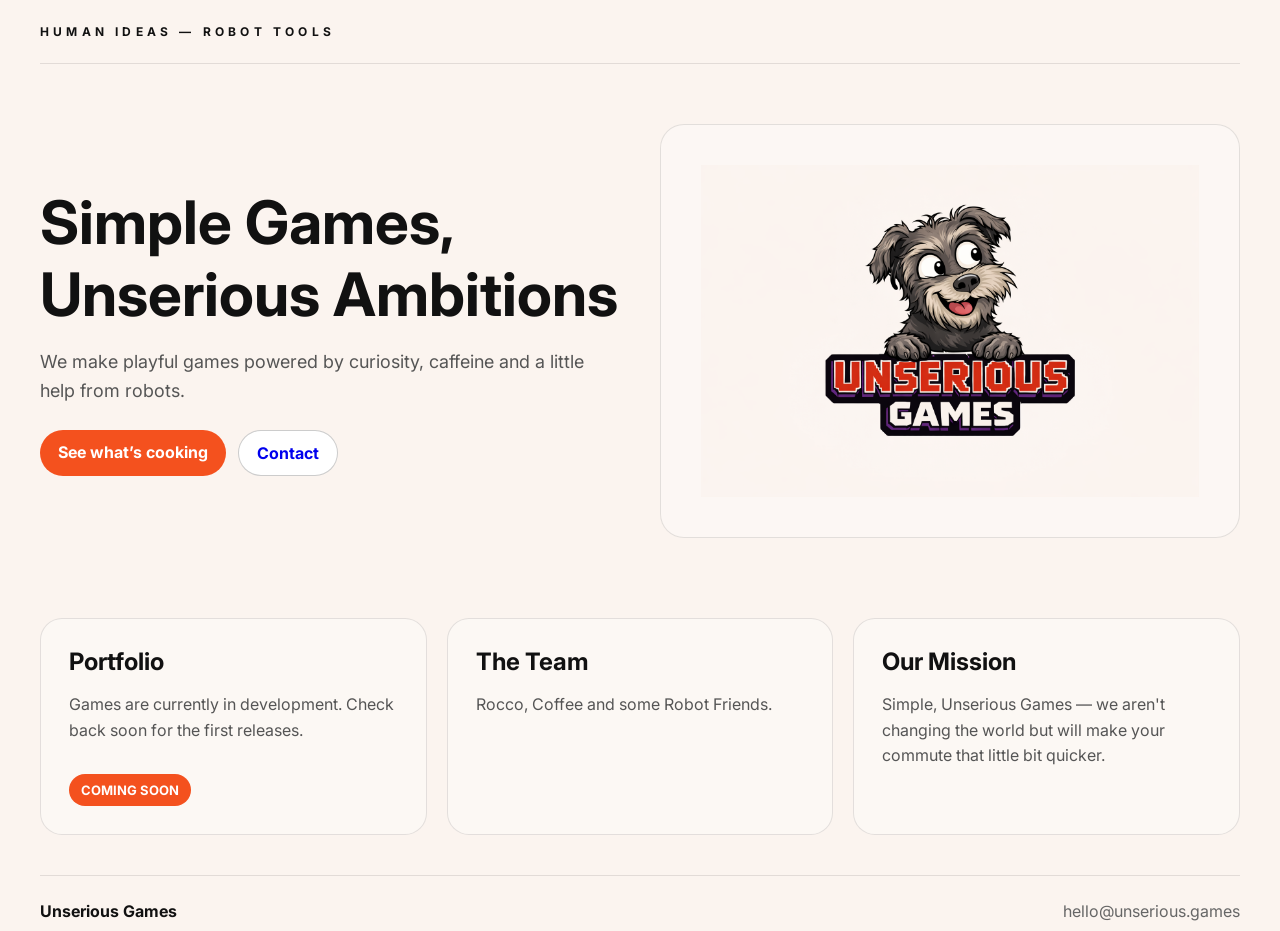
==== index.html @ b3024e4b "Add files via upload" ====
<!DOCTYPE html>
<html lang="en">
<head>
<meta charset="UTF-8">
<meta name="viewport" content="width=device-width, initial-scale=1.0">
<title>Unserious Games</title>

<link rel="preconnect" href="https://fonts.googleapis.com">
<link rel="preconnect" href="https://fonts.gstatic.com" crossorigin>
<link href="https://fonts.googleapis.com/css2?family=Inter:wght@400;600;700;800&display=swap" rel="stylesheet">

<link rel="stylesheet" href="styles.css">
</head>

<body>

<div class="container">

<header class="header">
<div class="topline">HUMAN IDEAS — ROBOT TOOLS</div>
</header>

<section class="hero">

<div class="hero-text">
<h1>Simple Games, Unserious Ambitions</h1>
<p>
We make playful games powered by curiosity, caffeine and a little help from robots.
</p>

<div class="buttons">
<a class="btn primary" href="#portfolio">See what’s cooking</a>
<a class="btn secondary" href="#contact">Contact</a>
</div>
</div>

<div class="logo-box">
<img src="assets/unserious-games-logo.png" class="logo">
</div>

</section>

<section class="cards">

<div class="card" id="portfolio">
<h2>Portfolio</h2>
<p>
Games are currently in development. Check back soon for the first releases.
</p>
<div class="tag">COMING SOON</div>
</div>

<div class="card">
<h2>The Team</h2>
<p>
Rocco, Coffee and some Robot Friends.
</p>
</div>

<div class="card">
<h2>Our Mission</h2>
<p>
Simple, Unserious Games — we aren't changing the world but will make your commute that little bit quicker.
</p>
</div>

</section>

<footer class="footer" id="contact">
<div>
<strong>Unserious Games</strong>
</div>

<div class="links">
<a href="mailto:hello@unserious.games">hello@unserious.games</a>
</div>

</footer>

</div>

</body>
</html>
---- styles.css ----
*{
box-sizing:border-box;
}

body{
margin:0;
font-family:Inter, Arial, sans-serif;
background:#FBF4EF;
color:#111;
}

.container{
width:min(1200px, calc(100% - 40px));
margin:auto;
}

.header{
padding:24px 0;
border-bottom:1px solid rgba(0,0,0,0.1);
}

.topline{
letter-spacing:0.35em;
font-size:12px;
font-weight:700;
}

.hero{
display:grid;
grid-template-columns:1fr 1fr;
gap:40px;
padding:60px 0;
align-items:center;
}

.hero-text h1{
font-size:clamp(36px,5vw,60px);
margin:0 0 10px;
}

.hero-text p{
color:#555;
font-size:18px;
line-height:1.6;
}

.buttons{
margin-top:25px;
display:flex;
gap:12px;
flex-wrap:wrap;
}

.btn{
padding:12px 18px;
border-radius:999px;
font-weight:700;
text-decoration:none;
transition:0.2s;
}

.primary{
background:#f4511e;
color:white;
}

.primary:hover{
transform:translateY(-2px);
}

.secondary{
border:1px solid rgba(0,0,0,0.2);
background:white;
}

.logo-box{
display:flex;
align-items:center;
justify-content:center;
border-radius:24px;
border:1px solid rgba(0,0,0,0.1);
background:rgba(255,255,255,0.3);
padding:40px;
}

.logo{
width:min(100%,520px);
animation:float 5s ease-in-out infinite;
background:#FBF4EF;
}

@keyframes float{
0%,100%{transform:translateY(0)}
50%{transform:translateY(-10px)}
}

.cards{
display:grid;
grid-template-columns:repeat(3,1fr);
gap:20px;
padding:20px 0 40px;
}

.card{
padding:28px;
border-radius:22px;
border:1px solid rgba(0,0,0,0.1);
background:rgba(255,255,255,0.35);
transition:0.2s;
}

.card:hover{
transform:translateY(-4px);
}

.card h2{
margin:0 0 10px;
}

.card p{
color:#555;
line-height:1.6;
}

.tag{
display:inline-block;
margin-top:15px;
background:#f4511e;
color:white;
padding:8px 12px;
border-radius:999px;
font-weight:700;
font-size:13px;
}

.footer{
border-top:1px solid rgba(0,0,0,0.1);
padding:25px 0 10px;
display:flex;
justify-content:space-between;
flex-wrap:wrap;
}

.links a{
color:#666;
text-decoration:none;
}

@media (max-width:900px){

.hero{
grid-template-columns:1fr;
}

.cards{
grid-template-columns:1fr;
}

}
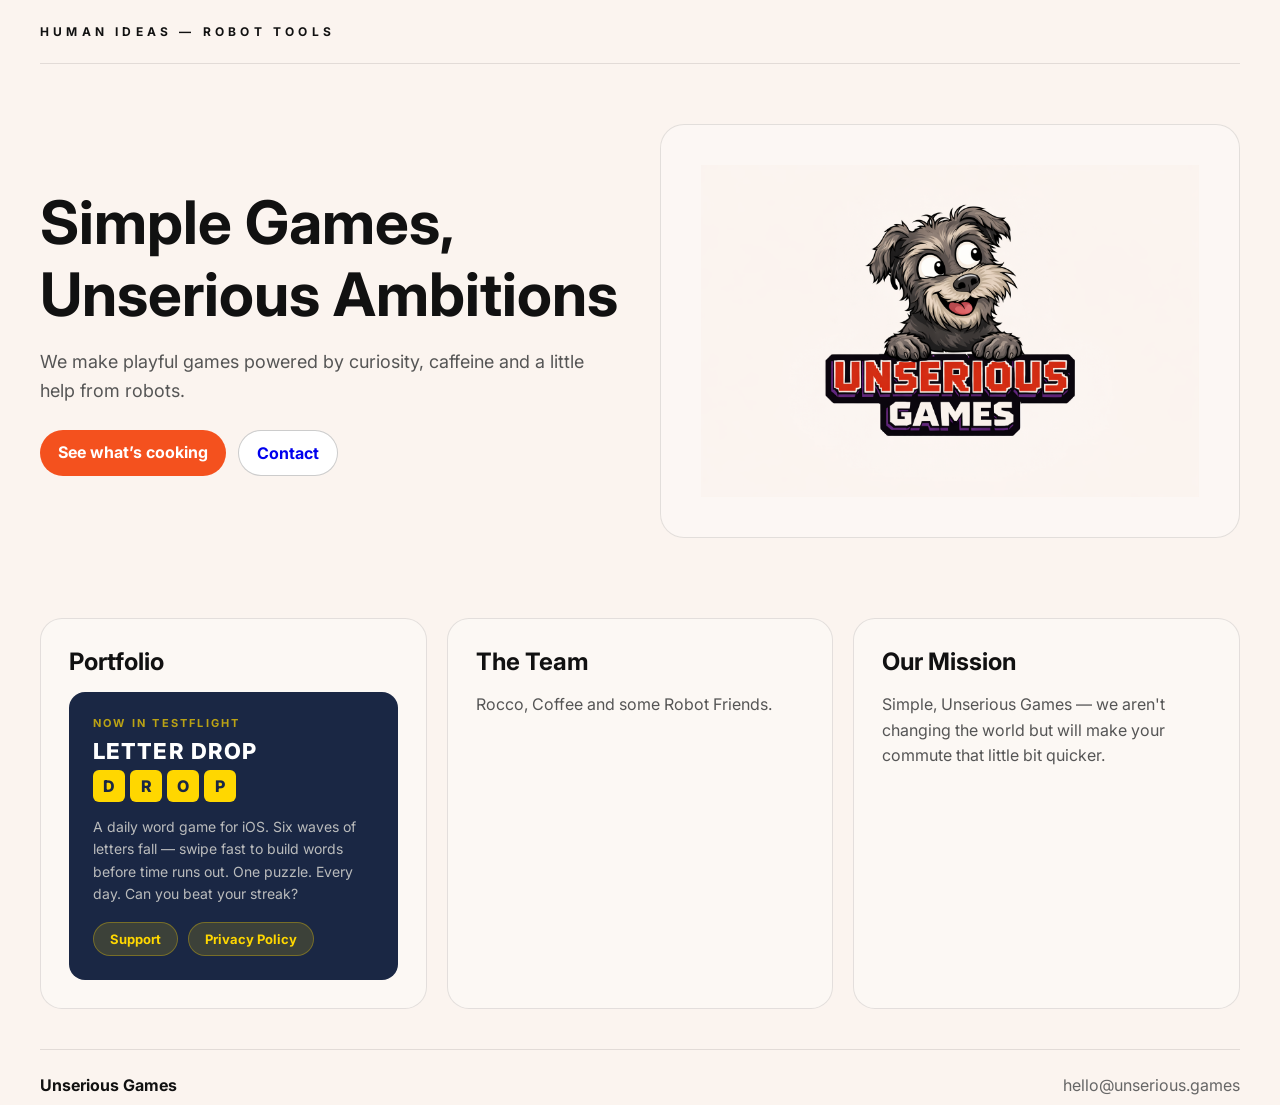
==== commit cbb5a94e: "Add 'LETTER DROP' game section to portfolio Added a new section for the 'LETTER DROP' game with desc" ====
--- a/index.html
+++ b/index.html
@@ -2,6 +2,13 @@
 <!DOCTYPE html>
 <html lang="en">
 <head>
+  <script>
+    !function(t,e){var o,n,p,r;e.__SV||(window.posthog=e,e._i=[],e.init=function(i,s,a){function g(t,e){var o=e.split(".");2==o.length&&(t=t[o[0]],e=o[1]),t[e]=function(){t.push([e].concat(Array.prototype.slice.call(arguments,0)))}}(p=t.createElement("script")).type="text/javascript",p.async=!0,p.src=s.api_host.replace(".i.posthog.com","-assets.i.posthog.com")+"/static/array.js",(r=t.getElementsByTagName("script")[0]).parentNode.insertBefore(p,r);var u=e;for(void 0!==a?u=e[a]=[]:a="posthog",u.people=u.people||[],u.toString=function(t){var e="posthog";return"posthog"!==a&&(e+="."+a),t||(e+=" (stub)"),e},u.people.toString=function(){return u.toString(1)+".people (stub)"},o="init capture register register_once register_for_session unregister opt_out_capturing has_opted_out_capturing opt_in_capturing reset isFeatureEnabled getFeatureFlag getFeatureFlagPayload reloadFeatureFlags group identify setPersonProperties setPersonPropertiesForFlags resetPersonPropertiesForFlags setGroupPropertiesForFlags resetGroupPropertiesForFlags resetGroups onFeatureFlags addFeatureFlagsHandler onSessionId getSurveys getActiveMatchingSurveys renderSurvey canRenderSurvey getNextSurveyStep".split(" "),n=0;n<o.length;n++)g(u,o[n]);e._i.push([i,s,a])},e.__SV=1)}(document,window.posthog||[]);
+    posthog.init('phc_hxCe73LmhzMtSNfv7KQJObhGEWv3kLQj2bqEzdHXk0E', {
+        api_host: 'https://eu.i.posthog.com',
+        defaults: '2026-01-30'
+    })
+</script>
 <meta charset="UTF-8">
 <meta name="viewport" content="width=device-width, initial-scale=1.0">
 <title>Unserious Games</title>
@@ -44,11 +51,38 @@
 <section class="cards">
 
 <div class="card" id="portfolio">
-<h2>Portfolio</h2>
-<p>
-Games are currently in development. Check back soon for the first releases.
-</p>
-<div class="tag">COMING SOON</div>
+  <h2>Portfolio</h2>
+  
+  <div style="margin-top: 16px; background: #1a2744; border-radius: 16px; padding: 24px; color: #f0ede4;">
+    
+    <!-- Logo -->
+    <div style="font-size: 11px; font-weight: 700; letter-spacing: 0.2em; color: rgba(255,215,0,0.7); margin-bottom: 8px; text-transform: uppercase;">Now in TestFlight</div>
+    <div style="font-size: 22px; font-weight: 800; color: #ffffff; letter-spacing: 0.05em; margin-bottom: 6px;">LETTER DROP</div>
+    <div style="display: flex; gap: 5px; margin-bottom: 14px;">
+      <div style="width:32px;height:32px;background:#FFD700;border-radius:6px;display:flex;align-items:center;justify-content:center;font-weight:800;font-size:16px;color:#1a2744;">D</div>
+      <div style="width:32px;height:32px;background:#FFD700;border-radius:6px;display:flex;align-items:center;justify-content:center;font-weight:800;font-size:16px;color:#1a2744;">R</div>
+      <div style="width:32px;height:32px;background:#FFD700;border-radius:6px;display:flex;align-items:center;justify-content:center;font-weight:800;font-size:16px;color:#1a2744;">O</div>
+      <div style="width:32px;height:32px;background:#FFD700;border-radius:6px;display:flex;align-items:center;justify-content:center;font-weight:800;font-size:16px;color:#1a2744;">P</div>
+    </div>
+    
+    <!-- Description -->
+    <p style="font-size: 14px; color: rgba(240,237,228,0.75); line-height: 1.6; margin-bottom: 16px;">
+      A daily word game for iOS. Six waves of letters fall — swipe fast to build words before time runs out. One puzzle. Every day. Can you beat your streak?
+    </p>
+
+    <!-- Buttons -->
+    <div style="display: flex; gap: 10px; flex-wrap: wrap;">
+      <a href="https://unserious.games/letterdrop/support.html" 
+         style="font-size: 13px; font-weight: 700; padding: 8px 16px; border-radius: 50px; background: rgba(255,215,0,0.15); color: #FFD700; text-decoration: none; border: 1px solid rgba(255,215,0,0.3);">
+        Support
+      </a>
+      <a href="https://unserious.games/letterdrop/privacy.html"
+         style="font-size: 13px; font-weight: 700; padding: 8px 16px; border-radius: 50px; background: rgba(255,215,0,0.15); color: #FFD700; text-decoration: none; border: 1px solid rgba(255,215,0,0.3);">
+        Privacy Policy
+      </a>
+    </div>
+
+  </div>
 </div>
 
 <div class="card">
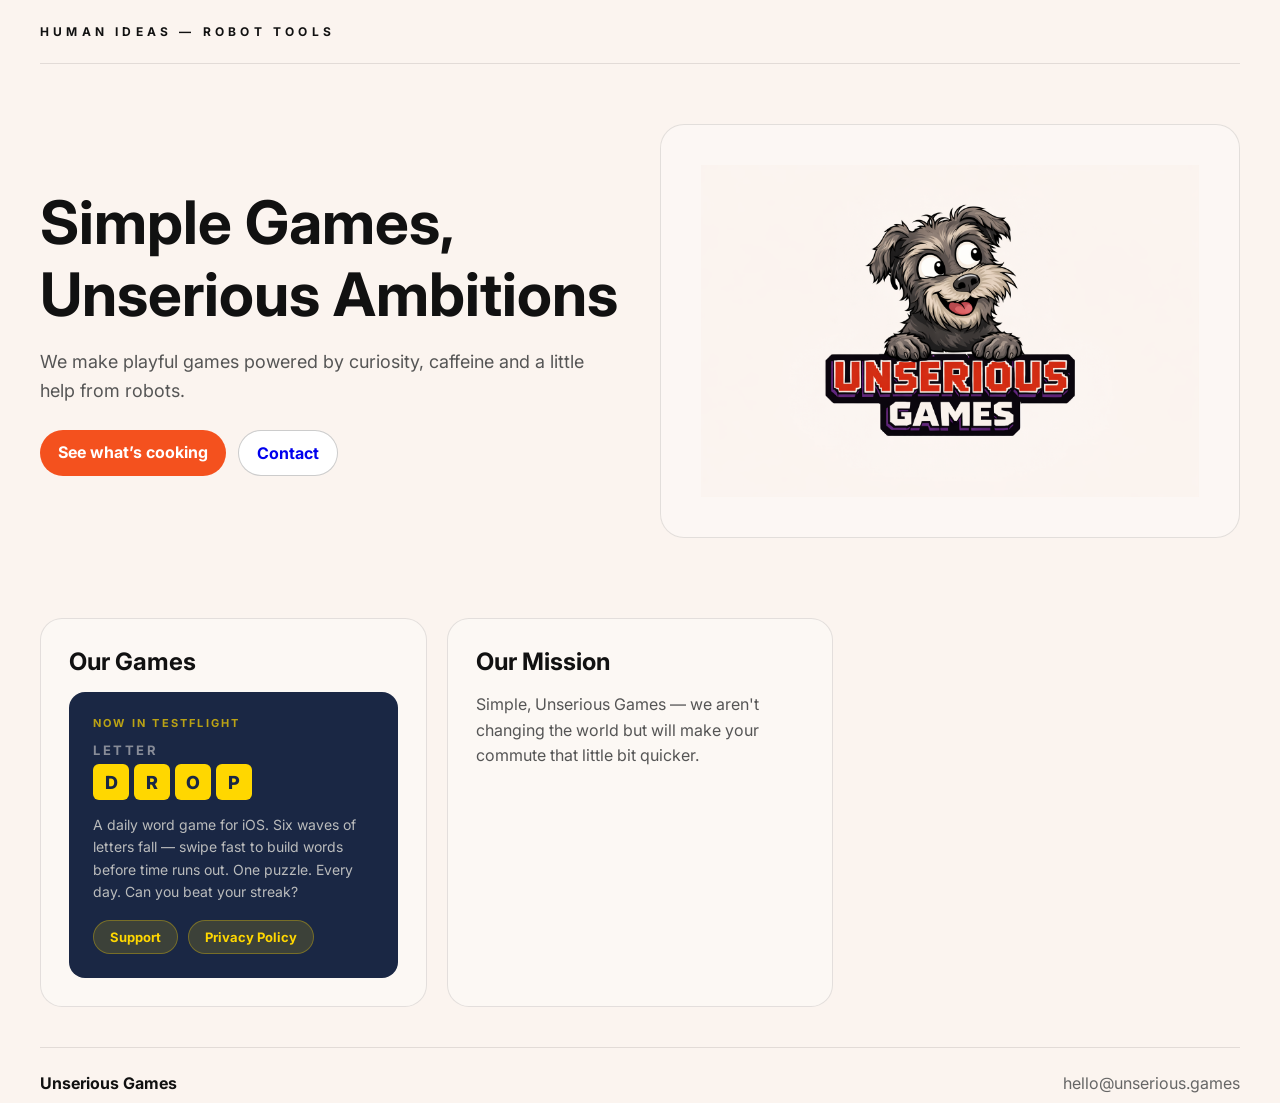
==== commit 0a8899e7: "Update portfolio section and modify headings" ====
--- a/index.html
+++ b/index.html
@@ -51,26 +51,24 @@
 <section class="cards">
 
 <div class="card" id="portfolio">
-  <h2>Portfolio</h2>
+  <h2>Our Games</h2>
   
   <div style="margin-top: 16px; background: #1a2744; border-radius: 16px; padding: 24px; color: #f0ede4;">
     
-    <!-- Logo -->
-    <div style="font-size: 11px; font-weight: 700; letter-spacing: 0.2em; color: rgba(255,215,0,0.7); margin-bottom: 8px; text-transform: uppercase;">Now in TestFlight</div>
-    <div style="font-size: 22px; font-weight: 800; color: #ffffff; letter-spacing: 0.05em; margin-bottom: 6px;">LETTER DROP</div>
+    <div style="font-size: 11px; font-weight: 700; letter-spacing: 0.2em; color: rgba(255,215,0,0.7); margin-bottom: 12px; text-transform: uppercase;">Now in TestFlight</div>
+    
+    <div style="font-size: 13px; font-weight: 700; letter-spacing: 0.2em; color: rgba(245,242,235,0.5); margin-bottom: 6px; text-transform: uppercase;">LETTER</div>
     <div style="display: flex; gap: 5px; margin-bottom: 14px;">
-      <div style="width:32px;height:32px;background:#FFD700;border-radius:6px;display:flex;align-items:center;justify-content:center;font-weight:800;font-size:16px;color:#1a2744;">D</div>
-      <div style="width:32px;height:32px;background:#FFD700;border-radius:6px;display:flex;align-items:center;justify-content:center;font-weight:800;font-size:16px;color:#1a2744;">R</div>
-      <div style="width:32px;height:32px;background:#FFD700;border-radius:6px;display:flex;align-items:center;justify-content:center;font-weight:800;font-size:16px;color:#1a2744;">O</div>
-      <div style="width:32px;height:32px;background:#FFD700;border-radius:6px;display:flex;align-items:center;justify-content:center;font-weight:800;font-size:16px;color:#1a2744;">P</div>
+      <div style="width:36px;height:36px;background:#FFD700;border-radius:6px;display:flex;align-items:center;justify-content:center;font-weight:800;font-size:18px;color:#1a2744;">D</div>
+      <div style="width:36px;height:36px;background:#FFD700;border-radius:6px;display:flex;align-items:center;justify-content:center;font-weight:800;font-size:18px;color:#1a2744;">R</div>
+      <div style="width:36px;height:36px;background:#FFD700;border-radius:6px;display:flex;align-items:center;justify-content:center;font-weight:800;font-size:18px;color:#1a2744;">O</div>
+      <div style="width:36px;height:36px;background:#FFD700;border-radius:6px;display:flex;align-items:center;justify-content:center;font-weight:800;font-size:18px;color:#1a2744;">P</div>
     </div>
     
-    <!-- Description -->
     <p style="font-size: 14px; color: rgba(240,237,228,0.75); line-height: 1.6; margin-bottom: 16px;">
       A daily word game for iOS. Six waves of letters fall — swipe fast to build words before time runs out. One puzzle. Every day. Can you beat your streak?
     </p>
 
-    <!-- Buttons -->
     <div style="display: flex; gap: 10px; flex-wrap: wrap;">
       <a href="https://unserious.games/letterdrop/support.html" 
          style="font-size: 13px; font-weight: 700; padding: 8px 16px; border-radius: 50px; background: rgba(255,215,0,0.15); color: #FFD700; text-decoration: none; border: 1px solid rgba(255,215,0,0.3);">
@@ -86,17 +84,10 @@
 </div>
 
 <div class="card">
-<h2>The Team</h2>
-<p>
-Rocco, Coffee and some Robot Friends.
-</p>
-</div>
-
-<div class="card">
-<h2>Our Mission</h2>
-<p>
-Simple, Unserious Games — we aren't changing the world but will make your commute that little bit quicker.
-</p>
+  <h2>Our Mission</h2>
+  <p>
+  Simple, Unserious Games — we aren't changing the world but will make your commute that little bit quicker.
+  </p>
 </div>
 
 </section>
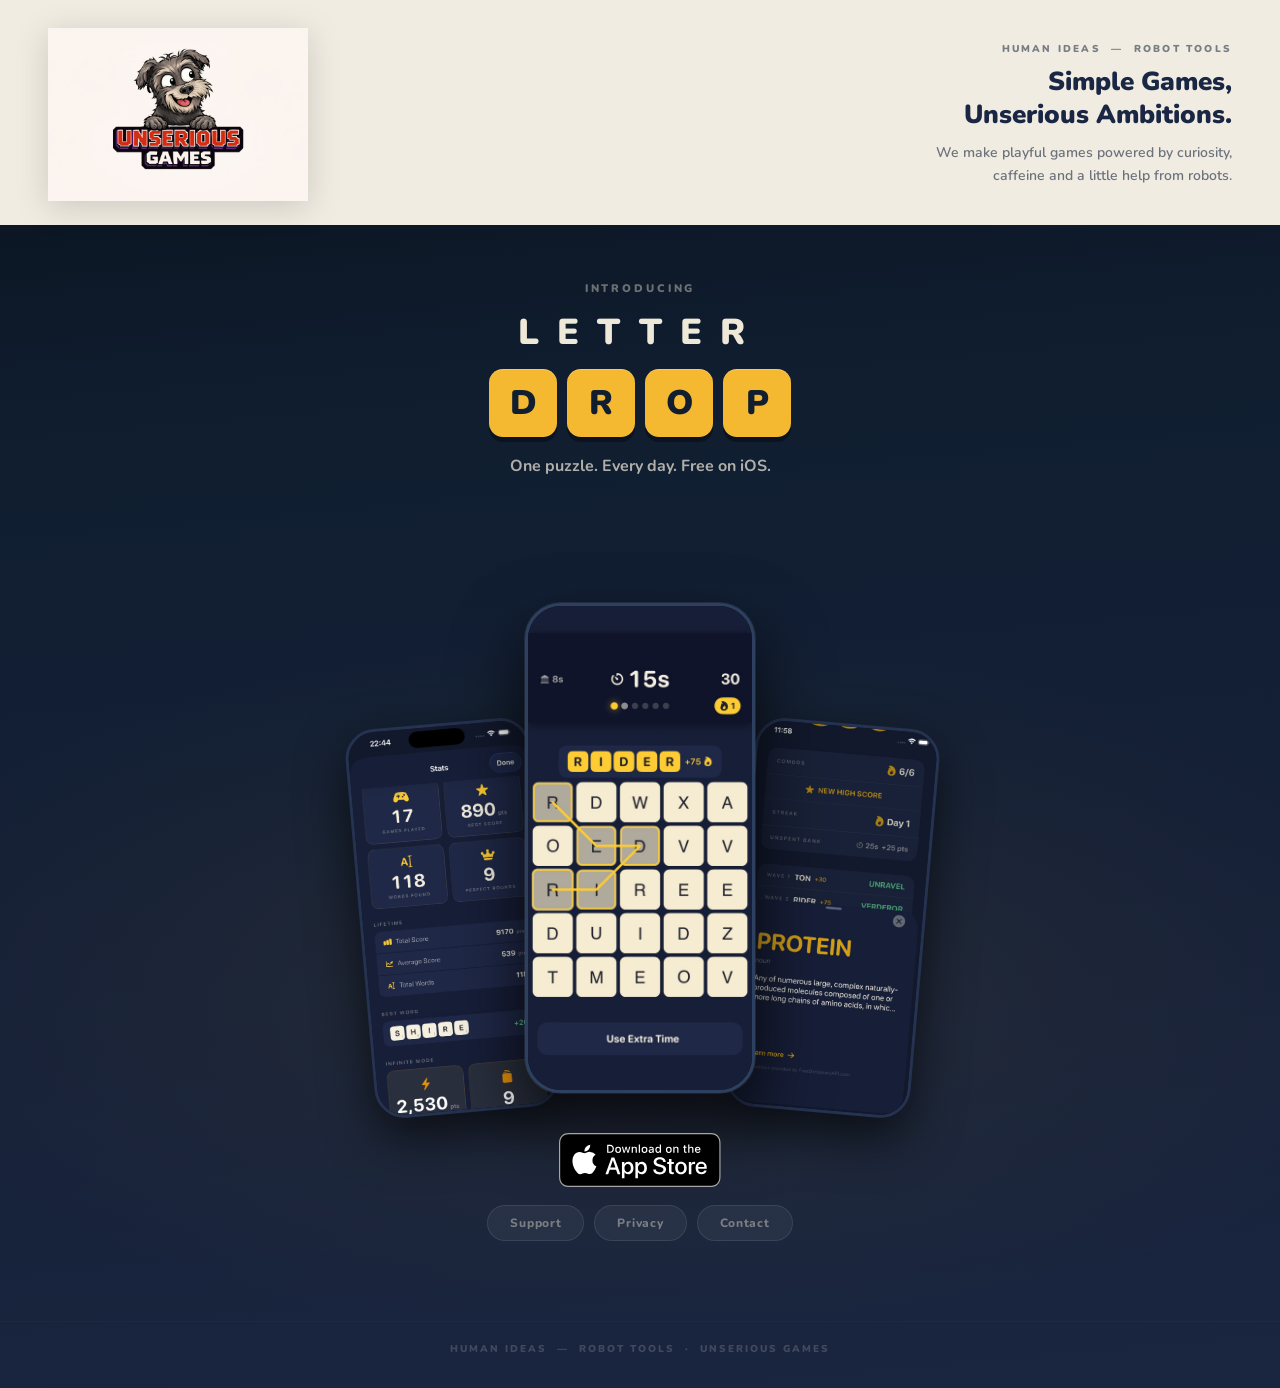
==== commit d4e4056c: "Update print statement from 'Hello' to 'Goodbye'" ====
--- a/index.html
+++ b/index.html
@@ -1,109 +1,294 @@
-
 <!DOCTYPE html>
 <html lang="en">
 <head>
   <script>
-    !function(t,e){var o,n,p,r;e.__SV||(window.posthog=e,e._i=[],e.init=function(i,s,a){function g(t,e){var o=e.split(".");2==o.length&&(t=t[o[0]],e=o[1]),t[e]=function(){t.push([e].concat(Array.prototype.slice.call(arguments,0)))}}(p=t.createElement("script")).type="text/javascript",p.async=!0,p.src=s.api_host.replace(".i.posthog.com","-assets.i.posthog.com")+"/static/array.js",(r=t.getElementsByTagName("script")[0]).parentNode.insertBefore(p,r);var u=e;for(void 0!==a?u=e[a]=[]:a="posthog",u.people=u.people||[],u.toString=function(t){var e="posthog";return"posthog"!==a&&(e+="."+a),t||(e+=" (stub)"),e},u.people.toString=function(){return u.toString(1)+".people (stub)"},o="init capture register register_once register_for_session unregister opt_out_capturing has_opted_out_capturing opt_in_capturing reset isFeatureEnabled getFeatureFlag getFeatureFlagPayload reloadFeatureFlags group identify setPersonProperties setPersonPropertiesForFlags resetPersonPropertiesForFlags setGroupPropertiesForFlags resetGroupPropertiesForFlags resetGroups onFeatureFlags addFeatureFlagsHandler onSessionId getSurveys getActiveMatchingSurveys renderSurvey canRenderSurvey getNextSurveyStep".split(" "),n=0;n<o.length;n++)g(u,o[n]);e._i.push([i,s,a])},e.__SV=1)}(document,window.posthog||[]);
-    posthog.init('phc_hxCe73LmhzMtSNfv7KQJObhGEWv3kLQj2bqEzdHXk0E', {
-        api_host: 'https://eu.i.posthog.com',
-        defaults: '2026-01-30'
-    })
-</script>
-<meta charset="UTF-8">
-<meta name="viewport" content="width=device-width, initial-scale=1.0">
-<title>Unserious Games</title>
-
-<link rel="preconnect" href="https://fonts.googleapis.com">
-<link rel="preconnect" href="https://fonts.gstatic.com" crossorigin>
-<link href="https://fonts.googleapis.com/css2?family=Inter:wght@400;600;700;800&display=swap" rel="stylesheet">
-
-<link rel="stylesheet" href="styles.css">
+!function(t,e){var o,n,p,r;e.__SV||(window.posthog=e,e._i=[],e.init=function(i,s,a){function g(t,e){var o=e.split(".");2==o.length&&(t=t[o[0]],e=o[1]),t[e]=function(){t.push([e].concat(Array.prototype.slice.call(arguments,0)))}}(p=t.createElement("script")).type="text/javascript",p.async=!0,p.src=s.api_host.replace(".i.posthog.com","-assets.i.posthog.com")+"/static/array.js",(r=t.getElementsByTagName("script")[0]).parentNode.insertBefore(p,r);var u=e;for(void 0!==a?u=e[a]=[]:a="posthog",u.people=u.people||[],u.toString=function(t){var e="posthog";return"posthog"!==a&&(e+="."+a),t||(e+=" (stub)"),e},u.people.toString=function(){return u.toString(1)+".people (stub)"},o="init capture register register_once register_for_session unregister opt_out_capturing has_opted_out_capturing opt_in_capturing reset isFeatureEnabled getFeatureFlag getFeatureFlagPayload reloadFeatureFlags group identify setPersonProperties setPersonPropertiesForFlags resetPersonPropertiesForFlags setGroupPropertiesForFlags resetGroups onFeatureFlags addFeatureFlagsHandler onSessionId getSurveys getActiveMatchingSurveys renderSurvey canRenderSurvey getNextSurveyStep".split(" "),n=0;n<o.length;n++}g(u,o[n]);e._i.push([i,s,a])},e.__SV=1)}(document,window.posthog||[]);
+posthog.init("phc_hxCe73LmhzMtSNfv7KQJObhGEWv3kLQj2bqEzdHXk0E",{api_host:"https://eu.i.posthog.com",defaults:"2026-01-30"})
+  </script>
+  <meta charset="UTF-8">
+  <meta name="viewport" content="width=device-width, initial-scale=1.0">
+  <title>Letter Drop — Unserious Games</title>
+  <link rel="preconnect" href="https://fonts.googleapis.com">
+  <link rel="preconnect" href="https://fonts.gstatic.com" crossorigin>
+  <link href="https://fonts.googleapis.com/css2?family=Nunito:wght@400;600;700;800;900&display=swap" rel="stylesheet">
+  <style>
+    :root {
+      --navy:        #101e30;
+      --navy-mid:    #152038;
+      --cream:       #f0ece2;
+      --gold:        #F5B931;
+      --gold-dim:    rgba(245,185,49,0.12);
+      --gold-border: rgba(245,185,49,0.25);
+      --white:       #EEE8D8;
+      --muted:       rgba(238,232,216,0.42);
+      --body:        rgba(238,232,216,0.72);
+      --navy-text:   rgba(21,32,56,0.55);
+    }
+    * { margin:0; padding:0; box-sizing:border-box; }
+    html, body { overflow-x:hidden; }
+    body {
+      font-family:"Nunito",sans-serif;
+      color:var(--white);
+      background: linear-gradient(175deg,#080f1a 0%,#101e30 30%,#152038 70%,#1a2640 100%);
+      min-height:100vh;
+    }
+
+    /* HEADER */
+    .header-module {
+      background: var(--cream);
+      width: 100%;
+      padding: 28px 48px 24px;
+      display: flex;
+      align-items: center;
+      justify-content: space-between;
+      gap: 32px;
+    }
+    .header-left { display:flex; align-items:center; flex-shrink:0; }
+    .rocco-img {
+      width: clamp(160px,22vw,260px);
+      height: auto; display:block;
+      filter: drop-shadow(0 6px 16px rgba(0,0,0,0.15));
+    }
+    .header-right { text-align:right; max-width:380px; }
+    .header-tagline {
+      font-size:10px; font-weight:900;
+      letter-spacing:0.22em; text-transform:uppercase;
+      color:var(--navy-text); margin-bottom:10px;
+    }
+    .header-slogan {
+      font-size:clamp(18px,2.4vw,26px); font-weight:900;
+      color:#1a2744; line-height:1.25; margin-bottom:10px;
+    }
+    .header-body {
+      font-size:14px; font-weight:600;
+      color:rgba(21,32,56,0.6); line-height:1.65;
+    }
+
+    /* MAIN */
+    .main-module {
+      display:flex; flex-direction:column;
+      align-items:center; text-align:center;
+      padding: 56px 28px 72px;
+      background: radial-gradient(ellipse 100% 50% at 50% 70%, rgba(245,185,49,0.07) 0%, transparent 65%);
+    }
+
+    /* Letter Drop logo */
+    .introducing {
+      font-size:11px; font-weight:900;
+      letter-spacing:0.26em; text-transform:uppercase;
+      color:var(--muted); margin-bottom:12px;
+      animation:fadeUp 0.4s ease both;
+    }
+    .logo-letter {
+      font-size:clamp(24px,5vw,36px); font-weight:900;
+      letter-spacing:0.5em; text-transform:uppercase;
+      color:var(--white); margin-bottom:12px;
+      animation:fadeUp 0.4s 0.05s ease both;
+    }
+    .logo-tiles {
+      display:flex; gap:10px; justify-content:center;
+      margin-bottom:18px;
+      animation:fadeUp 0.4s 0.08s ease both;
+    }
+    .tile {
+      width:clamp(52px,8.5vw,68px); height:clamp(52px,8.5vw,68px);
+      background:var(--gold); border-radius:14px;
+      display:flex; align-items:center; justify-content:center;
+      font-family:"Nunito",sans-serif; font-weight:900;
+      font-size:clamp(26px,4.5vw,34px); color:#101e30;
+      box-shadow:0 5px 0 rgba(0,0,0,0.35), inset 0 1px 0 rgba(255,255,255,0.22);
+    }
+    .hero-sub {
+      font-size:16px; font-weight:700; color:var(--body);
+      margin-bottom:56px;
+      animation:fadeUp 0.4s 0.1s ease both;
+    }
+
+    /* PHONES */
+    .phones-stage {
+      position:relative; width:100%; max-width:860px;
+      height:clamp(380px,55vw,560px);
+      display:flex; align-items:flex-end; justify-content:center;
+      animation:fadeUp 0.5s 0.14s ease both;
+      overflow:visible;
+      margin-bottom:40px;
+    }
+    .phones-stage::before {
+      content:"";
+      position:absolute; left:50%; bottom:8%;
+      transform:translateX(-50%);
+      width:40%; height:40%;
+      background:radial-gradient(ellipse,rgba(245,185,49,0.22) 0%,transparent 70%);
+      filter:blur(44px); z-index:0; pointer-events:none;
+    }
+    .phone {
+      position:absolute; bottom:0;
+      overflow:hidden; background:#0a1525;
+    }
+    .phone img { width:100%; height:100%; object-fit:cover; display:block; }
+
+    .phone-centre {
+      width:clamp(180px,24vw,230px); height:clamp(380px,50vw,490px);
+      left:50%; transform:translateX(-50%);
+      z-index:3; border-radius:36px;
+      border:3px solid #2d4060;
+      box-shadow: 0 0 0 1px rgba(255,255,255,0.08), 0 32px 70px rgba(0,0,0,0.8);
+    }
+    .phone-left {
+      width:clamp(145px,19vw,185px); height:clamp(300px,40vw,390px);
+      left:50%; margin-left:clamp(-300px,-22vw,-220px);
+      z-index:2; border-radius:30px;
+      border:3px solid #253250;
+      box-shadow:0 20px 50px rgba(0,0,0,0.65);
+      transform:rotate(-5deg) translateY(20px);
+    }
+    .phone-right {
+      width:clamp(145px,19vw,185px); height:clamp(300px,40vw,390px);
+      left:50%; margin-left:clamp(100px,8vw,140px);
+      z-index:2; border-radius:30px;
+      border:3px solid #253250;
+      box-shadow:0 20px 50px rgba(0,0,0,0.65);
+      transform:rotate(5deg) translateY(20px);
+    }
+
+    /* CTA */
+    .cta {
+      display:flex; flex-direction:column;
+      align-items:center; gap:18px; padding-top:0;
+      animation:fadeUp 0.5s 0.2s ease both;
+    }
+    .appstore-link { display:inline-block; transition:transform 0.15s,opacity 0.15s; }
+    .appstore-link:hover { transform:translateY(-2px); opacity:0.88; }
+    .appstore-link svg { height:54px; width:auto; display:block; }
+    .pills { display:flex; gap:10px; flex-wrap:wrap; justify-content:center; }
+    .pill {
+      font-size:12px; font-weight:800; color:var(--muted);
+      background:rgba(255,255,255,0.05);
+      border:1px solid rgba(255,255,255,0.09);
+      border-radius:20px; padding:9px 22px;
+      text-decoration:none; letter-spacing:0.06em;
+      transition:color 0.15s,border-color 0.15s,background 0.15s;
+    }
+    .pill:hover { color:var(--gold); border-color:var(--gold-border); background:var(--gold-dim); text-decoration:none; }
+
+    footer {
+      padding:20px 24px 32px; text-align:center;
+      font-size:10px; font-weight:900;
+      letter-spacing:0.2em; text-transform:uppercase;
+      color:var(--muted); opacity:0.45;
+      border-top:1px solid rgba(255,255,255,0.05);
+      margin-top:8px;
+    }
+
+    @keyframes fadeUp {
+      from { opacity:0; transform:translateY(14px) }
+      to   { opacity:1; transform:translateY(0) }
+    }
+
+    @media (max-width:640px) {
+      .header-module { flex-direction:column; align-items:center; text-align:center; padding:28px 24px 20px; }
+      .header-right { text-align:center; max-width:100%; }
+      .rocco-img { width:clamp(160px,55vw,220px); }
+      .phone-left  { margin-left:clamp(-240px,-38vw,-180px); }
+      .phone-right { margin-left:clamp(80px,12vw,110px); }
+    }
+    @media (max-width:400px) {
+      .phone-left, .phone-right { display:none; }
+      .phone-centre { width:72vw; height:152vw; }
+      .phones-stage { height:155vw; }
+    }
+  </style>
 </head>
-
 <body>
 
-<div class="container">
-
-<header class="header">
-<div class="topline">HUMAN IDEAS — ROBOT TOOLS</div>
-</header>
-
-<section class="hero">
-
-<div class="hero-text">
-<h1>Simple Games, Unserious Ambitions</h1>
-<p>
-We make playful games powered by curiosity, caffeine and a little help from robots.
-</p>
-
-<div class="buttons">
-<a class="btn primary" href="#portfolio">See what’s cooking</a>
-<a class="btn secondary" href="#contact">Contact</a>
-</div>
-</div>
-
-<div class="logo-box">
-<img src="assets/unserious-games-logo.png" class="logo">
-</div>
-
-</section>
-
-<section class="cards">
-
-<div class="card" id="portfolio">
-  <h2>Our Games</h2>
-  
-  <div style="margin-top: 16px; background: #1a2744; border-radius: 16px; padding: 24px; color: #f0ede4;">
-    
-    <div style="font-size: 11px; font-weight: 700; letter-spacing: 0.2em; color: rgba(255,215,0,0.7); margin-bottom: 12px; text-transform: uppercase;">Now in TestFlight</div>
-    
-    <div style="font-size: 13px; font-weight: 700; letter-spacing: 0.2em; color: rgba(245,242,235,0.5); margin-bottom: 6px; text-transform: uppercase;">LETTER</div>
-    <div style="display: flex; gap: 5px; margin-bottom: 14px;">
-      <div style="width:36px;height:36px;background:#FFD700;border-radius:6px;display:flex;align-items:center;justify-content:center;font-weight:800;font-size:18px;color:#1a2744;">D</div>
-      <div style="width:36px;height:36px;background:#FFD700;border-radius:6px;display:flex;align-items:center;justify-content:center;font-weight:800;font-size:18px;color:#1a2744;">R</div>
-      <div style="width:36px;height:36px;background:#FFD700;border-radius:6px;display:flex;align-items:center;justify-content:center;font-weight:800;font-size:18px;color:#1a2744;">O</div>
-      <div style="width:36px;height:36px;background:#FFD700;border-radius:6px;display:flex;align-items:center;justify-content:center;font-weight:800;font-size:18px;color:#1a2744;">P</div>
-    </div>
-    
-    <p style="font-size: 14px; color: rgba(240,237,228,0.75); line-height: 1.6; margin-bottom: 16px;">
-      A daily word game for iOS. Six waves of letters fall — swipe fast to build words before time runs out. One puzzle. Every day. Can you beat your streak?
-    </p>
-
-    <div style="display: flex; gap: 10px; flex-wrap: wrap;">
-      <a href="https://unserious.games/letterdrop/support.html" 
-         style="font-size: 13px; font-weight: 700; padding: 8px 16px; border-radius: 50px; background: rgba(255,215,0,0.15); color: #FFD700; text-decoration: none; border: 1px solid rgba(255,215,0,0.3);">
-        Support
+  <header class="header-module">
+    <div class="header-left">
+      <img class="rocco-img" src="[data-uri]" alt="Rocco — Unserious Games">
+    </div>
+    <div class="header-right">
+      <div class="header-tagline">Human ideas &nbsp;—&nbsp; Robot tools</div>
+      <div class="header-slogan">Simple Games,<br>Unserious Ambitions.</div>
+      <p class="header-body">We make playful games powered by curiosity,<br>caffeine and a little help from robots.</p>
+    </div>
+  </header>
+
+  <div class="main-module">
+    <p class="introducing">Introducing</p>
+    <div class="logo-letter">Letter</div>
+    <div class="logo-tiles">
+      <div class="tile">D</div>
+      <div class="tile">R</div>
+      <div class="tile">O</div>
+      <div class="tile">P</div>
+    </div>
+    <p class="hero-sub">One puzzle. Every day. Free on iOS.</p>
+
+    <div class="phones-stage">
+      <div class="phone phone-left"><img src="[data-uri]" alt="Stats"></div>
+      <div class="phone phone-centre"><img src="[data-uri]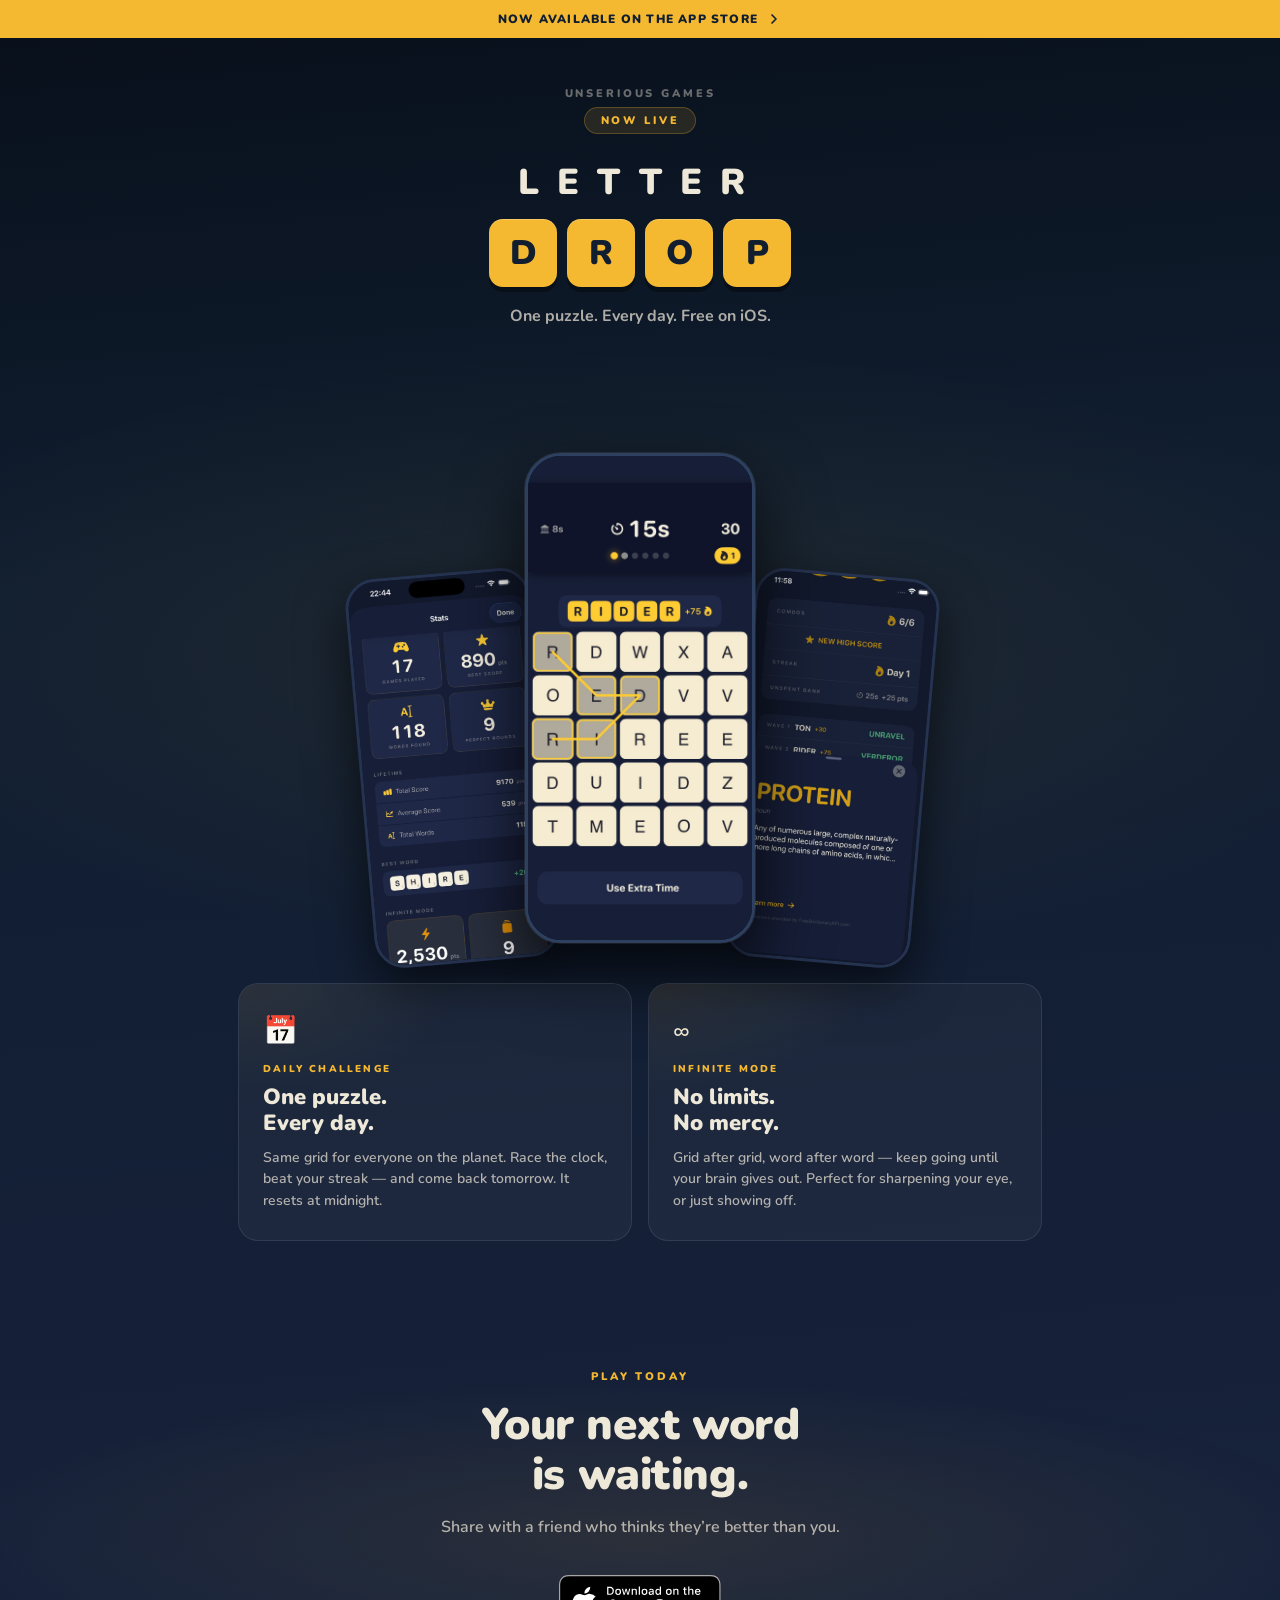
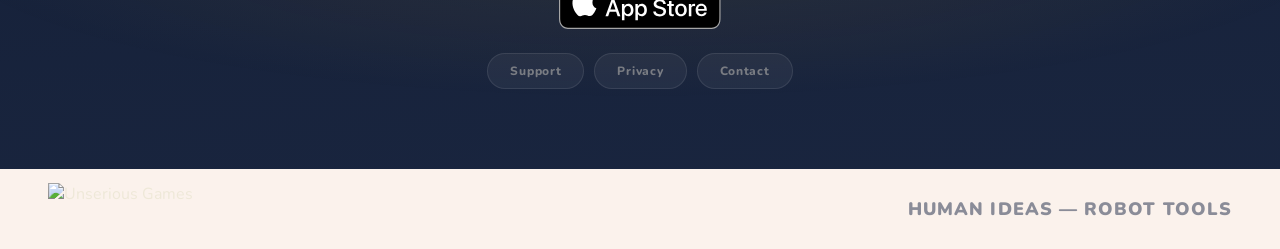
==== commit 1eeedf17: "Add files via upload" ====
--- a/index.html
+++ b/index.html
@@ -12,208 +12,224 @@
   <link rel="preconnect" href="https://fonts.gstatic.com" crossorigin>
   <link href="https://fonts.googleapis.com/css2?family=Nunito:wght@400;600;700;800;900&display=swap" rel="stylesheet">
   <style>
-    :root {
-      --navy:        #101e30;
-      --navy-mid:    #152038;
-      --cream:       #f0ece2;
-      --gold:        #F5B931;
-      --gold-dim:    rgba(245,185,49,0.12);
-      --gold-border: rgba(245,185,49,0.25);
-      --white:       #EEE8D8;
-      --muted:       rgba(238,232,216,0.42);
-      --body:        rgba(238,232,216,0.72);
-      --navy-text:   rgba(21,32,56,0.55);
-    }
-    * { margin:0; padding:0; box-sizing:border-box; }
-    html, body { overflow-x:hidden; }
-    body {
-      font-family:"Nunito",sans-serif;
-      color:var(--white);
-      background: linear-gradient(175deg,#080f1a 0%,#101e30 30%,#152038 70%,#1a2640 100%);
-      min-height:100vh;
-    }
-
-    /* HEADER */
-    .header-module {
-      background: var(--cream);
-      width: 100%;
-      padding: 28px 48px 24px;
-      display: flex;
-      align-items: center;
-      justify-content: space-between;
-      gap: 32px;
-    }
-    .header-left { display:flex; align-items:center; flex-shrink:0; }
-    .rocco-img {
-      width: clamp(160px,22vw,260px);
-      height: auto; display:block;
-      filter: drop-shadow(0 6px 16px rgba(0,0,0,0.15));
-    }
-    .header-right { text-align:right; max-width:380px; }
-    .header-tagline {
-      font-size:10px; font-weight:900;
-      letter-spacing:0.22em; text-transform:uppercase;
-      color:var(--navy-text); margin-bottom:10px;
-    }
-    .header-slogan {
-      font-size:clamp(18px,2.4vw,26px); font-weight:900;
-      color:#1a2744; line-height:1.25; margin-bottom:10px;
-    }
-    .header-body {
-      font-size:14px; font-weight:600;
-      color:rgba(21,32,56,0.6); line-height:1.65;
-    }
-
-    /* MAIN */
-    .main-module {
-      display:flex; flex-direction:column;
-      align-items:center; text-align:center;
-      padding: 56px 28px 72px;
-      background: radial-gradient(ellipse 100% 50% at 50% 70%, rgba(245,185,49,0.07) 0%, transparent 65%);
-    }
-
-    /* Letter Drop logo */
-    .introducing {
-      font-size:11px; font-weight:900;
-      letter-spacing:0.26em; text-transform:uppercase;
-      color:var(--muted); margin-bottom:12px;
-      animation:fadeUp 0.4s ease both;
-    }
-    .logo-letter {
-      font-size:clamp(24px,5vw,36px); font-weight:900;
-      letter-spacing:0.5em; text-transform:uppercase;
-      color:var(--white); margin-bottom:12px;
-      animation:fadeUp 0.4s 0.05s ease both;
-    }
-    .logo-tiles {
-      display:flex; gap:10px; justify-content:center;
-      margin-bottom:18px;
-      animation:fadeUp 0.4s 0.08s ease both;
-    }
-    .tile {
-      width:clamp(52px,8.5vw,68px); height:clamp(52px,8.5vw,68px);
-      background:var(--gold); border-radius:14px;
-      display:flex; align-items:center; justify-content:center;
-      font-family:"Nunito",sans-serif; font-weight:900;
-      font-size:clamp(26px,4.5vw,34px); color:#101e30;
-      box-shadow:0 5px 0 rgba(0,0,0,0.35), inset 0 1px 0 rgba(255,255,255,0.22);
-    }
-    .hero-sub {
-      font-size:16px; font-weight:700; color:var(--body);
-      margin-bottom:56px;
-      animation:fadeUp 0.4s 0.1s ease both;
-    }
-
-    /* PHONES */
-    .phones-stage {
-      position:relative; width:100%; max-width:860px;
-      height:clamp(380px,55vw,560px);
-      display:flex; align-items:flex-end; justify-content:center;
-      animation:fadeUp 0.5s 0.14s ease both;
-      overflow:visible;
-      margin-bottom:40px;
-    }
-    .phones-stage::before {
-      content:"";
-      position:absolute; left:50%; bottom:8%;
-      transform:translateX(-50%);
-      width:40%; height:40%;
-      background:radial-gradient(ellipse,rgba(245,185,49,0.22) 0%,transparent 70%);
-      filter:blur(44px); z-index:0; pointer-events:none;
-    }
-    .phone {
-      position:absolute; bottom:0;
-      overflow:hidden; background:#0a1525;
-    }
-    .phone img { width:100%; height:100%; object-fit:cover; display:block; }
-
-    .phone-centre {
-      width:clamp(180px,24vw,230px); height:clamp(380px,50vw,490px);
-      left:50%; transform:translateX(-50%);
-      z-index:3; border-radius:36px;
-      border:3px solid #2d4060;
-      box-shadow: 0 0 0 1px rgba(255,255,255,0.08), 0 32px 70px rgba(0,0,0,0.8);
-    }
-    .phone-left {
-      width:clamp(145px,19vw,185px); height:clamp(300px,40vw,390px);
-      left:50%; margin-left:clamp(-300px,-22vw,-220px);
-      z-index:2; border-radius:30px;
-      border:3px solid #253250;
-      box-shadow:0 20px 50px rgba(0,0,0,0.65);
-      transform:rotate(-5deg) translateY(20px);
-    }
-    .phone-right {
-      width:clamp(145px,19vw,185px); height:clamp(300px,40vw,390px);
-      left:50%; margin-left:clamp(100px,8vw,140px);
-      z-index:2; border-radius:30px;
-      border:3px solid #253250;
-      box-shadow:0 20px 50px rgba(0,0,0,0.65);
-      transform:rotate(5deg) translateY(20px);
-    }
-
-    /* CTA */
-    .cta {
-      display:flex; flex-direction:column;
-      align-items:center; gap:18px; padding-top:0;
-      animation:fadeUp 0.5s 0.2s ease both;
-    }
-    .appstore-link { display:inline-block; transition:transform 0.15s,opacity 0.15s; }
-    .appstore-link:hover { transform:translateY(-2px); opacity:0.88; }
-    .appstore-link svg { height:54px; width:auto; display:block; }
-    .pills { display:flex; gap:10px; flex-wrap:wrap; justify-content:center; }
-    .pill {
-      font-size:12px; font-weight:800; color:var(--muted);
-      background:rgba(255,255,255,0.05);
-      border:1px solid rgba(255,255,255,0.09);
-      border-radius:20px; padding:9px 22px;
-      text-decoration:none; letter-spacing:0.06em;
-      transition:color 0.15s,border-color 0.15s,background 0.15s;
-    }
-    .pill:hover { color:var(--gold); border-color:var(--gold-border); background:var(--gold-dim); text-decoration:none; }
-
-    footer {
-      padding:20px 24px 32px; text-align:center;
-      font-size:10px; font-weight:900;
-      letter-spacing:0.2em; text-transform:uppercase;
-      color:var(--muted); opacity:0.45;
-      border-top:1px solid rgba(255,255,255,0.05);
-      margin-top:8px;
-    }
-
-    @keyframes fadeUp {
-      from { opacity:0; transform:translateY(14px) }
-      to   { opacity:1; transform:translateY(0) }
-    }
-
-    @media (max-width:640px) {
-      .header-module { flex-direction:column; align-items:center; text-align:center; padding:28px 24px 20px; }
-      .header-right { text-align:center; max-width:100%; }
-      .rocco-img { width:clamp(160px,55vw,220px); }
-      .phone-left  { margin-left:clamp(-240px,-38vw,-180px); }
-      .phone-right { margin-left:clamp(80px,12vw,110px); }
-    }
-    @media (max-width:400px) {
-      .phone-left, .phone-right { display:none; }
-      .phone-centre { width:72vw; height:152vw; }
-      .phones-stage { height:155vw; }
-    }
+  :root {
+    --navy:        #101e30;
+    --navy-mid:    #152038;
+    --cream:       #FBF2EC;
+    --gold:        #F5B931;
+    --gold-dim:    rgba(245,185,49,0.12);
+    --gold-border: rgba(245,185,49,0.25);
+    --white:       #EEE8D8;
+    --muted:       rgba(238,232,216,0.42);
+    --body:        rgba(238,232,216,0.72);
+  }
+  * { margin:0; padding:0; box-sizing:border-box; }
+  html, body { overflow-x:hidden; }
+  body {
+    font-family:"Nunito",sans-serif;
+    color:var(--white);
+    background: linear-gradient(175deg,#080f1a 0%,#101e30 30%,#152038 70%,#1a2640 100%);
+    min-height:100vh;
+  }
+
+
+  /* TOP BANNER */
+  .top-banner {
+    display:flex; align-items:center; justify-content:center; gap:8px;
+    background:var(--gold); color:var(--navy); text-decoration:none;
+    padding:11px 20px; font-size:12px; font-weight:900;
+    letter-spacing:0.1em; text-transform:uppercase;
+    position:sticky; top:0; z-index:200;
+    transition:background 0.15s;
+  }
+  .top-banner:hover { background:#e5aa22; }
+  .banner-text { line-height:1; }
+  .banner-chevron { flex-shrink:0; transition:transform 0.15s; }
+  .top-banner:hover .banner-chevron { transform:translateX(3px); }
+  /* MAIN */
+  .main-module {
+    display:flex; flex-direction:column; align-items:center; text-align:center;
+    padding:48px 28px 0;
+    background:radial-gradient(ellipse 100% 50% at 50% 65%,rgba(245,185,49,0.07) 0%,transparent 65%);
+  }
+  .studio-credit {
+    font-size:11px; font-weight:900; letter-spacing:0.26em; text-transform:uppercase;
+    color:var(--muted); margin-bottom:6px;
+    animation:fadeUp 0.4s ease both;
+  }
+  .introducing {
+    font-size:11px; font-weight:900; letter-spacing:0.26em; text-transform:uppercase;
+    color:var(--gold); background:var(--gold-dim); border:1px solid var(--gold-border);
+    border-radius:20px; padding:5px 16px; margin-bottom:24px; display:inline-block;
+    animation:fadeUp 0.4s 0.04s ease both;
+  }
+  .logo-letter {
+    font-size:clamp(24px,5vw,36px); font-weight:900; letter-spacing:0.5em; text-transform:uppercase;
+    color:var(--white); margin-bottom:12px;
+    animation:fadeUp 0.4s 0.07s ease both;
+  }
+  .logo-tiles {
+    display:flex; gap:10px; justify-content:center; margin-bottom:18px;
+    animation:fadeUp 0.4s 0.1s ease both;
+  }
+  .tile {
+    width:clamp(52px,8.5vw,68px); height:clamp(52px,8.5vw,68px);
+    background:var(--gold); border-radius:14px;
+    display:flex; align-items:center; justify-content:center;
+    font-family:"Nunito",sans-serif; font-weight:900;
+    font-size:clamp(26px,4.5vw,34px); color:#101e30;
+    box-shadow:0 5px 0 rgba(0,0,0,0.35),inset 0 1px 0 rgba(255,255,255,0.22);
+  }
+  .hero-sub {
+    font-size:16px; font-weight:700; color:var(--body); margin-bottom:56px;
+    animation:fadeUp 0.4s 0.12s ease both;
+  }
+
+  /* PHONES */
+  .phones-stage {
+    position:relative; width:100%; max-width:860px;
+    height:clamp(380px,55vw,560px);
+    display:flex; align-items:flex-end; justify-content:center;
+    animation:fadeUp 0.5s 0.16s ease both;
+    overflow:visible; margin-bottom:40px;
+  }
+  .phones-stage::before {
+    content:""; position:absolute; left:50%; bottom:8%; transform:translateX(-50%);
+    width:40%; height:40%;
+    background:radial-gradient(ellipse,rgba(245,185,49,0.22) 0%,transparent 70%);
+    filter:blur(44px); z-index:0; pointer-events:none;
+  }
+  .phone { position:absolute; bottom:0; overflow:hidden; background:#0a1525; }
+  .phone img { width:100%; height:100%; object-fit:cover; display:block; }
+  .phone-centre {
+    width:clamp(180px,24vw,230px); height:clamp(380px,50vw,490px);
+    left:50%; transform:translateX(-50%); z-index:3; border-radius:36px;
+    border:3px solid #2d4060;
+    box-shadow:0 0 0 1px rgba(255,255,255,0.08),0 32px 70px rgba(0,0,0,0.8);
+  }
+  .phone-left {
+    width:clamp(145px,19vw,185px); height:clamp(300px,40vw,390px);
+    left:50%; margin-left:clamp(-300px,-22vw,-220px);
+    z-index:2; border-radius:30px; border:3px solid #253250;
+    box-shadow:0 20px 50px rgba(0,0,0,0.65);
+    transform:rotate(-5deg) translateY(20px);
+  }
+  .phone-right {
+    width:clamp(145px,19vw,185px); height:clamp(300px,40vw,390px);
+    left:50%; margin-left:clamp(100px,8vw,140px);
+    z-index:2; border-radius:30px; border:3px solid #253250;
+    box-shadow:0 20px 50px rgba(0,0,0,0.65);
+    transform:rotate(5deg) translateY(20px);
+  }
+
+
+  /* FOOTER */
+  footer {
+    background:var(--cream);
+    padding:0 48px;
+    height:80px;
+    display:flex;
+    align-items:center;
+    justify-content:space-between;
+    gap:24px;
+  }
+  .footer-logo { height:52px; width:auto; display:block; flex-shrink:0; }
+  .footer-tagline {
+    font-size:clamp(13px,1.8vw,18px); font-weight:900;
+    letter-spacing:0.06em; text-transform:uppercase;
+    color:#1a2744; opacity:0.5; text-align:right;
+  }
+
+  /* GAME MODES */
+  .game-modes {
+    display:grid; grid-template-columns:1fr 1fr; gap:16px;
+    max-width:860px; margin:0 auto; padding:0 28px 64px;
+    animation:fadeUp 0.5s 0.2s ease both;
+  }
+  .mode-card {
+    background:rgba(255,255,255,0.04); border:1px solid rgba(255,255,255,0.09);
+    border-radius:20px; padding:28px 24px; text-align:left; position:relative; overflow:hidden;
+  }
+  .mode-card::before {
+    content:""; position:absolute; inset:0;
+    background:radial-gradient(ellipse 80% 60% at 0% 0%,rgba(245,185,49,0.07) 0%,transparent 70%);
+    pointer-events:none;
+  }
+  .mode-icon { font-size:28px; margin-bottom:12px; display:block; }
+  .mode-label {
+    font-size:10px; font-weight:900; letter-spacing:0.22em; text-transform:uppercase;
+    color:var(--gold); margin-bottom:8px; display:block;
+  }
+  .mode-title {
+    font-size:clamp(18px,2.5vw,22px); font-weight:900; color:var(--white);
+    margin-bottom:10px; line-height:1.2;
+  }
+  .mode-copy { font-size:14px; font-weight:600; color:var(--body); line-height:1.55; }
+
+  /* CTA SECTION */
+  .cta-section {
+    display:flex; flex-direction:column; align-items:center; text-align:center;
+    padding:64px 28px 80px;
+    background:radial-gradient(ellipse 80% 50% at 50% 50%,rgba(245,185,49,0.09) 0%,transparent 70%);
+    animation:fadeUp 0.5s 0.24s ease both;
+  }
+  .cta-eyebrow {
+    font-size:11px; font-weight:900; letter-spacing:0.26em; text-transform:uppercase;
+    color:var(--gold); margin-bottom:16px;
+  }
+  .cta-headline {
+    font-size:clamp(28px,5vw,44px); font-weight:900; color:var(--white);
+    line-height:1.15; margin-bottom:14px; letter-spacing:-0.01em;
+  }
+  .cta-body {
+    font-size:16px; font-weight:600; color:var(--body);
+    margin-bottom:36px; max-width:400px; line-height:1.5;
+  }
+  .appstore-link { display:inline-block; transition:transform 0.15s,opacity 0.15s; margin-bottom:24px; }
+  .appstore-link:hover { transform:translateY(-2px); opacity:0.88; }
+  .appstore-link svg { height:54px; width:auto; display:block; }
+  .pills { display:flex; gap:10px; flex-wrap:wrap; justify-content:center; }
+  .pill {
+    font-size:12px; font-weight:800; color:var(--muted);
+    background:rgba(255,255,255,0.05); border:1px solid rgba(255,255,255,0.09);
+    border-radius:20px; padding:9px 22px; text-decoration:none; letter-spacing:0.06em;
+    transition:color 0.15s,border-color 0.15s,background 0.15s;
+  }
+  .pill:hover { color:var(--gold); border-color:var(--gold-border); background:var(--gold-dim); text-decoration:none; }
+
+  @keyframes fadeUp {
+    from { opacity:0; transform:translateY(14px) }
+    to   { opacity:1; transform:translateY(0) }
+  }
+
+  @media (max-width:640px) {
+    .top-banner { font-size:11px; padding:9px 16px; }
+    .game-modes { grid-template-columns:1fr; padding:0 20px 48px; }
+    .phone-left  { margin-left:clamp(-240px,-38vw,-180px); }
+    .phone-right { margin-left:clamp(80px,12vw,110px); }
+    footer { padding:0 20px; }
+    .footer-tagline { font-size:11px; }
+  }
+  @media (max-width:400px) {
+    .phone-left, .phone-right { display:none; }
+    .phone-centre { width:72vw; height:152vw; }
+    .phones-stage { height:155vw; }
+    .footer-logo { height:40px; }
+    .cta-headline { font-size:26px; }
+    .footer-tagline { display:none; }
+  }
   </style>
 </head>
 <body>
 
-  <header class="header-module">
-    <div class="header-left">
-      <img class="rocco-img" src="[data-uri]" alt="Rocco — Unserious Games">
-    </div>
-    <div class="header-right">
-      <div class="header-tagline">Human ideas &nbsp;—&nbsp; Robot tools</div>
-      <div class="header-slogan">Simple Games,<br>Unserious Ambitions.</div>
-      <p class="header-body">We make playful games powered by curiosity,<br>caffeine and a little help from robots.</p>
-    </div>
-  </header>
+  <a href="https://apps.apple.com/app/id6760661748" class="top-banner" target="_blank" rel="noopener">
+    <span class="banner-text">Now Available on the App Store</span>
+    <svg class="banner-chevron" xmlns="http://www.w3.org/2000/svg" width="16" height="16" viewBox="0 0 24 24" fill="none" stroke="currentColor" stroke-width="2.5" stroke-linecap="round" stroke-linejoin="round"><polyline points="9 18 15 12 9 6"/></svg>
+  </a>
 
   <div class="main-module">
-    <p class="introducing">Introducing</p>
+    <p class="studio-credit">Unserious Games</p>
+    <div class="introducing">Now Live</div>
     <div class="logo-letter">Letter</div>
     <div class="logo-tiles">
       <div class="tile">D</div>
@@ -228,9 +244,29 @@
       <div class="phone phone-centre"><img src="[data-uri]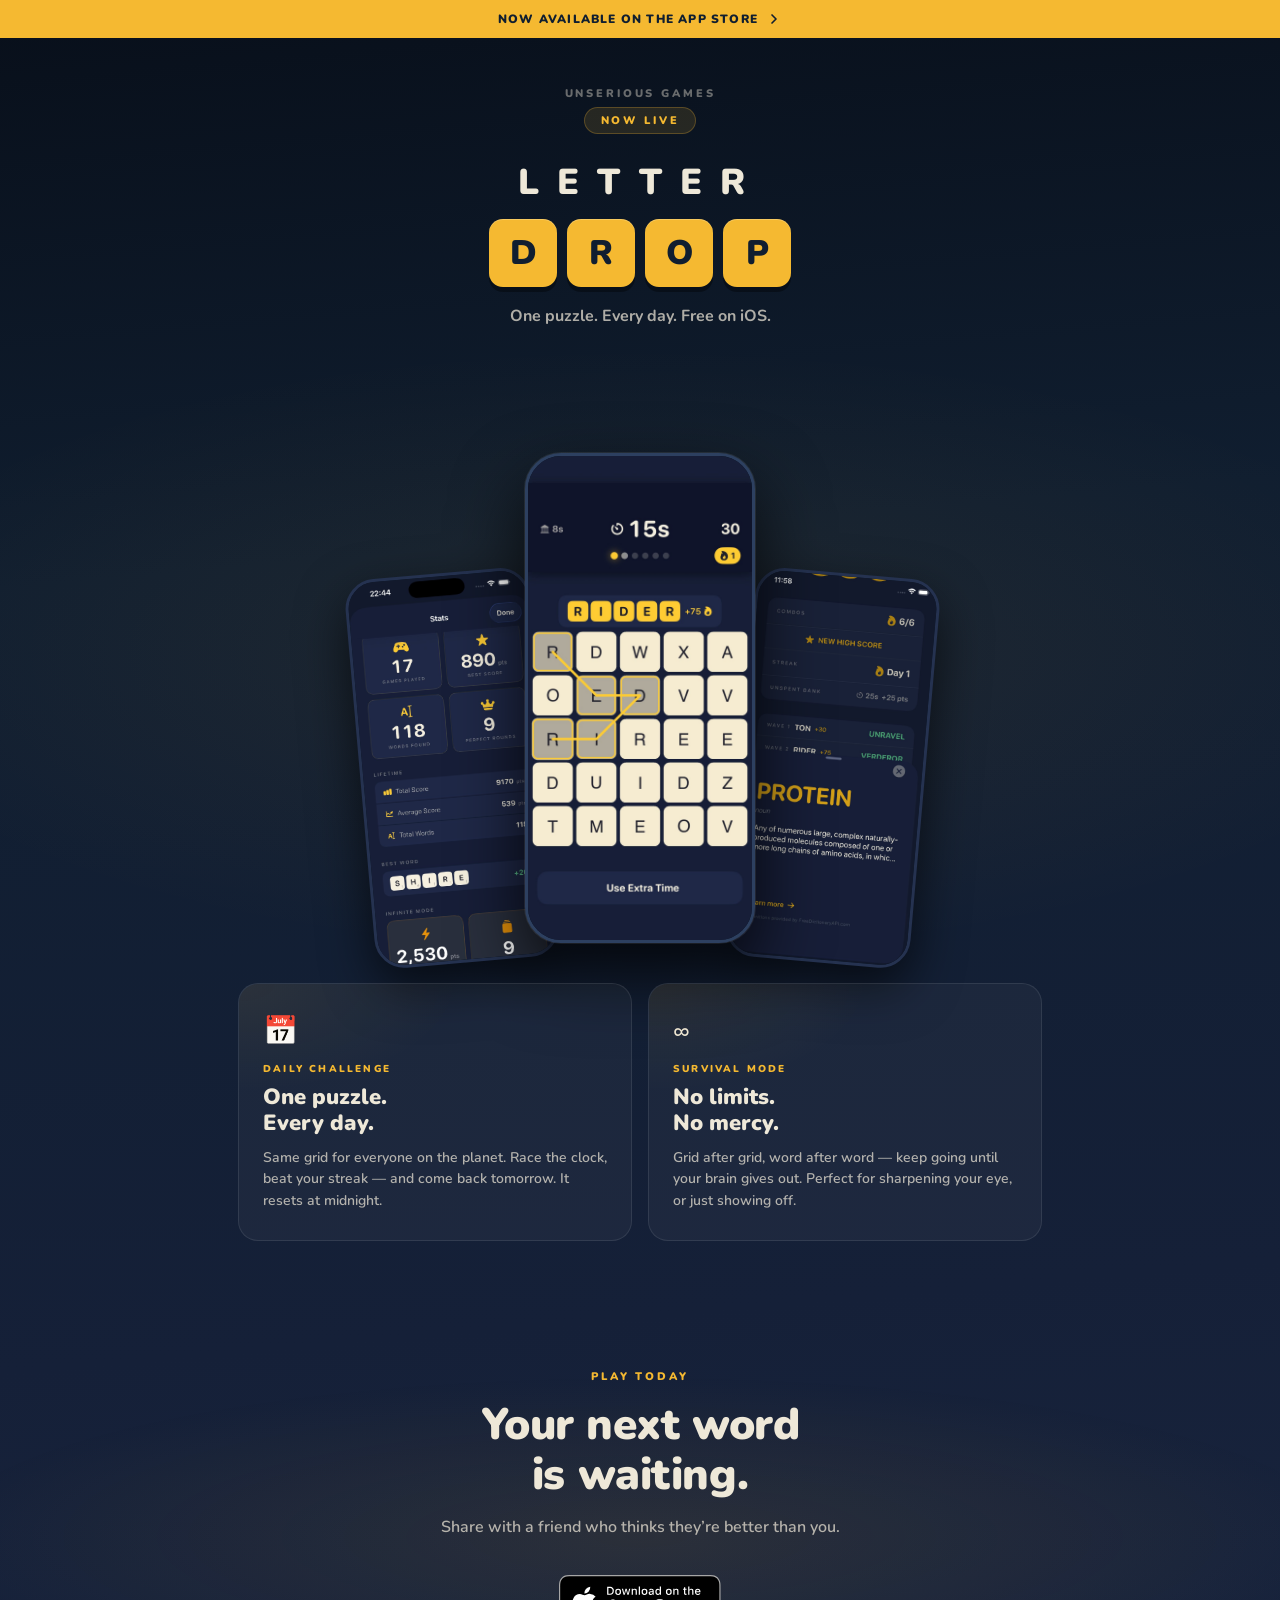
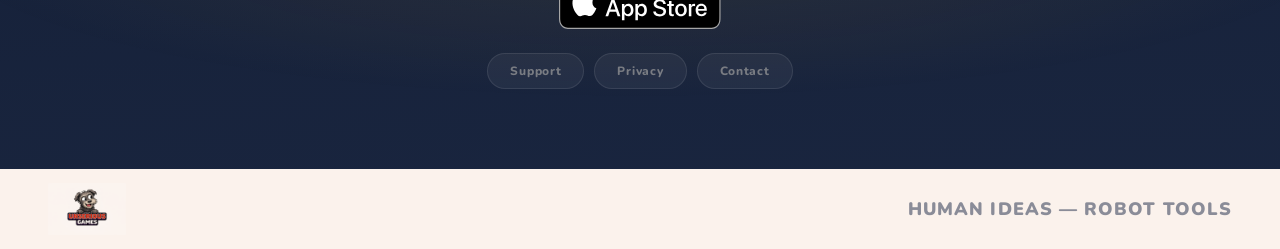
==== commit 41b00629: "Change mode label from 'Infinite Mode' to 'Survival Mode'" ====
--- a/index.html
+++ b/index.html
@@ -256,7 +256,7 @@
     </div>
     <div class="mode-card">
       <span class="mode-icon">&#x221E;</span>
-      <span class="mode-label">Infinite Mode</span>
+      <span class="mode-label">Survival Mode</span>
       <h3 class="mode-title">No limits.<br>No mercy.</h3>
       <p class="mode-copy">Grid after grid, word after word — keep going until your brain gives out. Perfect for sharpening your eye, or just showing off.</p>
     </div>
